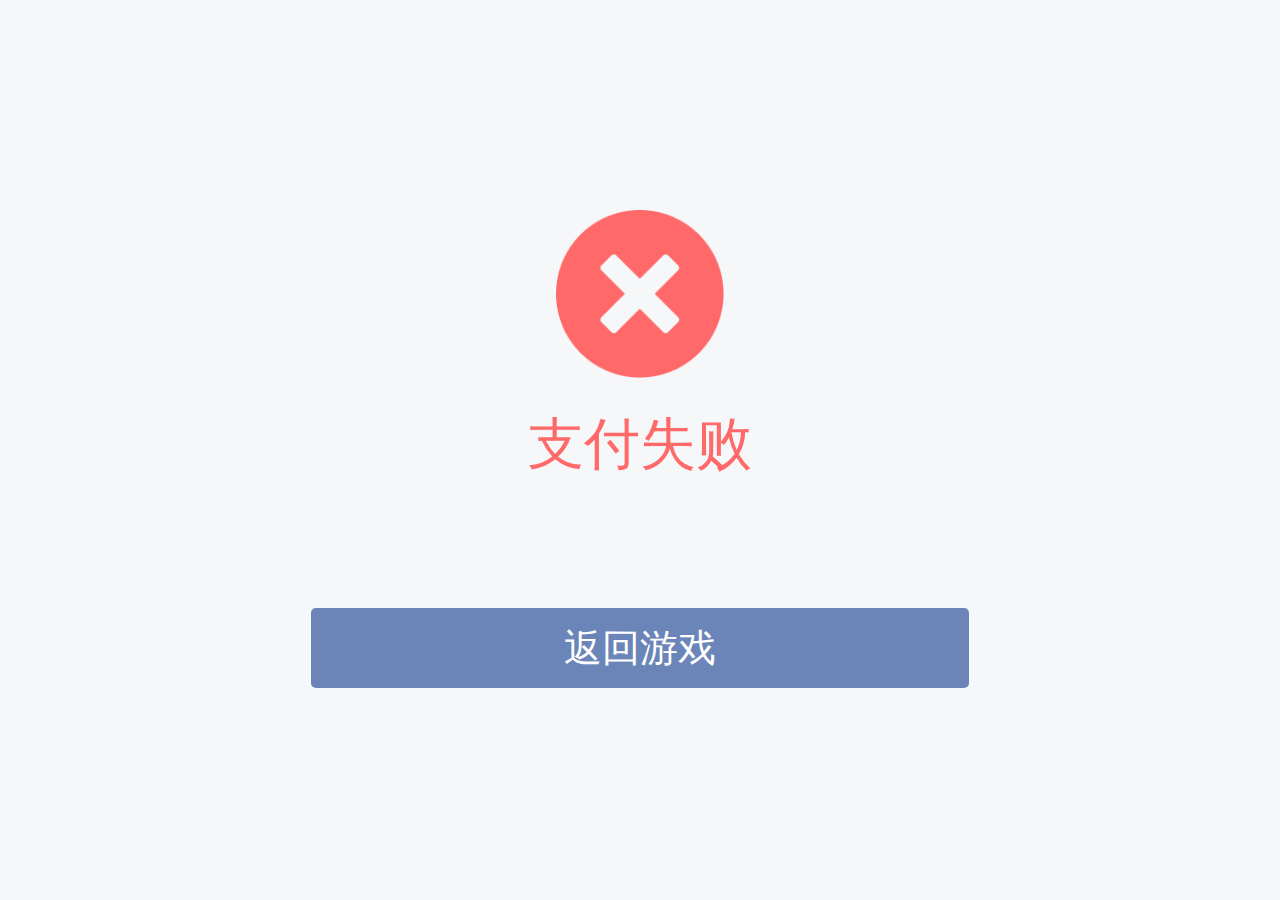
==== index.html @ 2a7437e5 "2" ====
<!DOCTYPE html>
<html >
<head>
<meta charset="utf-8" />
<meta content="width=device-width, initial-scale=1.0, maximum-scale=1.0, user-scalable=0" name="viewport">
<meta content="telephone=no" name="format-detection" />
<meta content="email=no" name="format-detection" />
<title>支付失败</title>
<meta name="Keywords" content=""/>
<meta name="description" content=""/>
<link href="css/main.css" rel="stylesheet" type="text/css">

<script>
var _hmt = _hmt || [];
(function() {
  var hm = document.createElement("script");
  hm.src = "https://hm.baidu.com/hm.js?416e86cae34c1ed76d47cf9945e0d941";
  var s = document.getElementsByTagName("script")[0]; 
  s.parentNode.insertBefore(hm, s);
})();
</script>
</head>


<body id="section1">
	<div class="wrap">
        <div class="main_zf_center">
            <p><img src="images/icon_failure.png"></p>
            <p class="text_big red">支付失败</p>
            <div class="wrap_footer"><a href="#">返回游戏</a></div>
        </div>
      
    </div>  
</div>

<script type="text/javascript" src="js/jquery.min.js"></script> 
<script type="text/javascript" src="js/index.js"></script>
<script type="text/javascript" src="js/resize.js"></script>
</body>
</html>
---- css/main.css ----
html,body,ul,ol,h1,h2,h3,h4,h5,h6,p,th,td,dl,dt,dd,form,input,textarea,select,.cf{margin:0;padding:0;box-sizing: border-box;}
*{box-sizing: border-box;}
body{font-size:.12rem; font-family: Helvetica, Microsoft YaHei, Tohoma, Arial; background:#fffcf7;}
h1,h2,h3,h4,h5,h6,b{font-weight: normal;}
a{text-decoration:none;outline:none;}
li{list-style:none}
img{border:none;vertical-align:middle;}
html{overflow-x:hidden;overflow:-Scroll;overflow-x:hidden}
html,body{ -webkit-tap-highlight-color: transparent; }/*去除apple设备点击底色*/
body{background: #f6f7f9;}
/*浮动清理*/
.cf:before,.cf:after{content:".";display:block;height:0;visibility:hidden}
.cf:after{clear:both}
.cf{zoom:1}
/*.wrap{ margin:0 auto; width:7.5rem; position:relative;}
.wrap_header{ background:url(../images/wrap_head_bg.jpg) no-repeat;width:7.5rem; height:1.42rem;  background-size: 100% 100%; text-align:center;}
.header_title{font-size:0.36rem; color:#fff;height:1.42rem; line-height:1.42rem; width:7.5rem;}*/
/*首页*/
.wrap{display:flex;min-height:100vh;flex-direction:column}
.wrap_header{position:relative;background:#fff;width:100%;height:0.9rem;text-align:center;margin:0 auto;line-height:0.9rem}
.header_return{left:0.5rem;position:absolute;top:0rem;line-height:0.9rem}
.header_return a{color:#6b84b8;font-size:0.32rem}
.header_title a{color:#565656;font-size:0.4rem}
.header_tip{right:0.3rem;position:absolute;top:0rem;line-height:0.9rem}
.header_tip img{width:0.47rem;height:0.47rem}
.main-container{max-width:6.86rem;flex:1;margin:0 auto}
.main_cz{margin:0 auto;max-width:100%}
.pay_ewm{padding:0.64rem 0.4rem 0.64rem;width:6.86rem;background:#fff;border-radius:0.05rem;
font-size: 0.32rem; text-align: center;color:#565656;}
p.pay_ewm_img img{width:3.79rem;height:3.80rem;}
 p.pay_wx_img img{width:0.88rem;height:auto;}

.pay_type{padding:0rem 0.4rem;width:6.86rem;background:#fff;border-radius:0.05rem;margin-bottom: 0.4rem;}
.pay_type ul{display:flex;flex-direction:column;padding:0 .1rem}
.pay_type ul li{display:flex;justify-content:space-between;align-items:center;width:100%;font-size:.32rem;color:#333333;border-bottom:0.02rem solid #d9d9d9;padding-bottom:0.32rem;padding-top:0.32rem}
.pay_type ul li .type{display:flex;align-items:center;height:100%}
.pay_type ul li.last{border-bottom:none}
.pay_type ul li .type i{display:inline-block;width:0.88rem;height:0.88rem;margin-right:0.24rem}
.pay_type ul li .type i.wx{background:url(../images/recharge_main_wx.png) no-repeat;background-size:100% 100%}
.pay_type ul li .type i.zfb{background:url(../images/recharge_main_zfb.png) no-repeat;background-size:100% 100%}
.pay_type ul li .type i.wxsm{background:url(../images/recharge_main_wxsm.png)  no-repeat;background-size:100% 100%}
.pay_type ul li .type i.zfbsm{background:url(../images/recharge_main_zfbsm.png) no-repeat;background-size:100% 100%}
.pay_type ul li i.check{display:inline-block;width:.46rem;height:0.46rem;background:url(../images/recharge_radio.png);background-size:100% 100%}
.pay_type ul li.active i.check{background-image:url(../images/recharge_radio_checked.png)}
.recharge_price{text-align:center;margin-top:0.5rem;margin-bottom:0.96rem}
.recharge_price p{color:#565656;font-size:0.32rem;font-weight:normal}
.recharge_price h2{color:#000;font-size:0.8rem;font-weight:normal;margin-top:0.1rem;margin-bottom:0.05rem}
.recharge_price h2 em{color:#000;font-size:0.32rem;font-style:normal;font-weight:normal}
.wrap_footer{width:6.86rem;height:0.84rem;margin:0 auto;text-align:center;margin-bottom:0.2rem;background:#6b85b8;border-radius:0.05rem;}
.wrap_footer a{width:6.86rem;height:0.84rem;color:#fff;font-size:0.4rem;text-align:center;line-height:0.84rem}



.masked{background: rgba(0,0,0,0.8);position: fixed; width:100%;height:100%;left:0;top:0; z-index: 1; }
.part1_tc_email{width: 6.88rem; height:7rem;position: fixed;color:#fff;top:50%;left:50%;margin-left:-3.44rem;margin-top:-3.5rem;transition: all 0.3s; z-index: 2;}

.main_dayi_center{width: 6.88rem; height:7rem;position: fixed;color:#fff;top:1rem;left:50%;margin-left:-3.44rem;transition: all 0.3s; z-index: 2;}
.main_dayi_center p.question{color:#555756;font-size: 0.32rem;margin-bottom: 0.15rem;margin-bottom: 0.3rem;}
.main_dayi_center p.answer{color:#000002;font-size: 0.32rem;}
p.answer span{color:#ff696a;}
.tc_email_bg{width: 6.88rem; height:7rem;background:#fff;border-radius:0.05rem;padding-top: 1.12rem;}
.tc_email_bg .closed{position:absolute;top:0.2rem;right:0.2rem;z-index:6;cursor: pointer;}
.tc_email_bg .closed img{width: 0.35rem;height: 0.35rem;transition: all 0.3s;}
.tc_email_bg img:hover{transform:rotate(90deg);width: 0.35rem;height: 0.35rem;}
.email_wrap{text-align:center;width:4.34rem;margin:0 auto;font-size:0.32rem;color:#565656}
p.wx_text{margin-bottom: 0.3rem;margin-top: 0.3rem;}

.input_style{width:0.46rem;position:relative;height:0.46rem;display:inline-block;color:#fff;margin-right:0.1rem;margin-top:0.05rem}
input[type='radio']{width:0.46rem;cursor:pointer;height:0.46rem;vertical-align:middle;opacity:0;color:#fff;position:absolute;top:0;left:0}

.radio_bg{background:url(../images/recharge_radio.png)   no-repeat;background-size:100% 100%}
.radio_bg_check{background:url(../images/recharge_radio_checked.png) no-repeat;background-size:100% 100%}

/*底部*/
/* .money{position: fixed;z-index: 999;bottom: 0;left: 0;width: 100%;height: 1.2rem;display: flex;justify-content: space-between;align-items: center;box-shadow: -0.1rem 0rem .15rem rgba(0,138,255,.1);padding: 0 .3rem;background: #FFFFFF;}
.money p{display: flex;align-items: center;font-size: .28rem;color: #000;}
.money p span{padding-left: .35rem;font-size: .36rem;color: #fe403c;font-weight: bold;}
.money p span i{font-weight: bold;}
.money button{height: .68rem;line-height: .68rem;text-align: center;font-size: .32rem;color: #FFFFFF;letter-spacing: .02rem;border-radius: .68rem;outline: none;display: inline-block;width: 100%;background: #008aff;width: 1.6rem;flex-shrink: 0;} */

.main_zf_center img,.main_sorry_center img{width: 1.75rem;height: 1.75rem;}
.text_big{font-size:0.58rem;margin-bottom:1.3rem;margin-top: 0.3rem;}
.green{color:#89c27e;}
.red{color:#ff696a;}
.main_zf_center{max-width:6.86rem; margin-left: -3.43rem; position: absolute;left: 50%;top:50%;height:5rem;margin-top: -2.5rem;text-align: center;}
p.sorry_text{font-size:0.32rem;color: #565656;}
.text_big1{font-size:0.58rem;margin-bottom:0.3rem;margin-top: 0.3rem;}
.sorry_text{margin-bottom:1.3rem;}
.main_sorry_center{max-width:6.86rem; margin-left: -3.43rem; position: absolute;left: 50%;top:50%;height:6.2rem;margin-top: -3.1rem;text-align: center;}
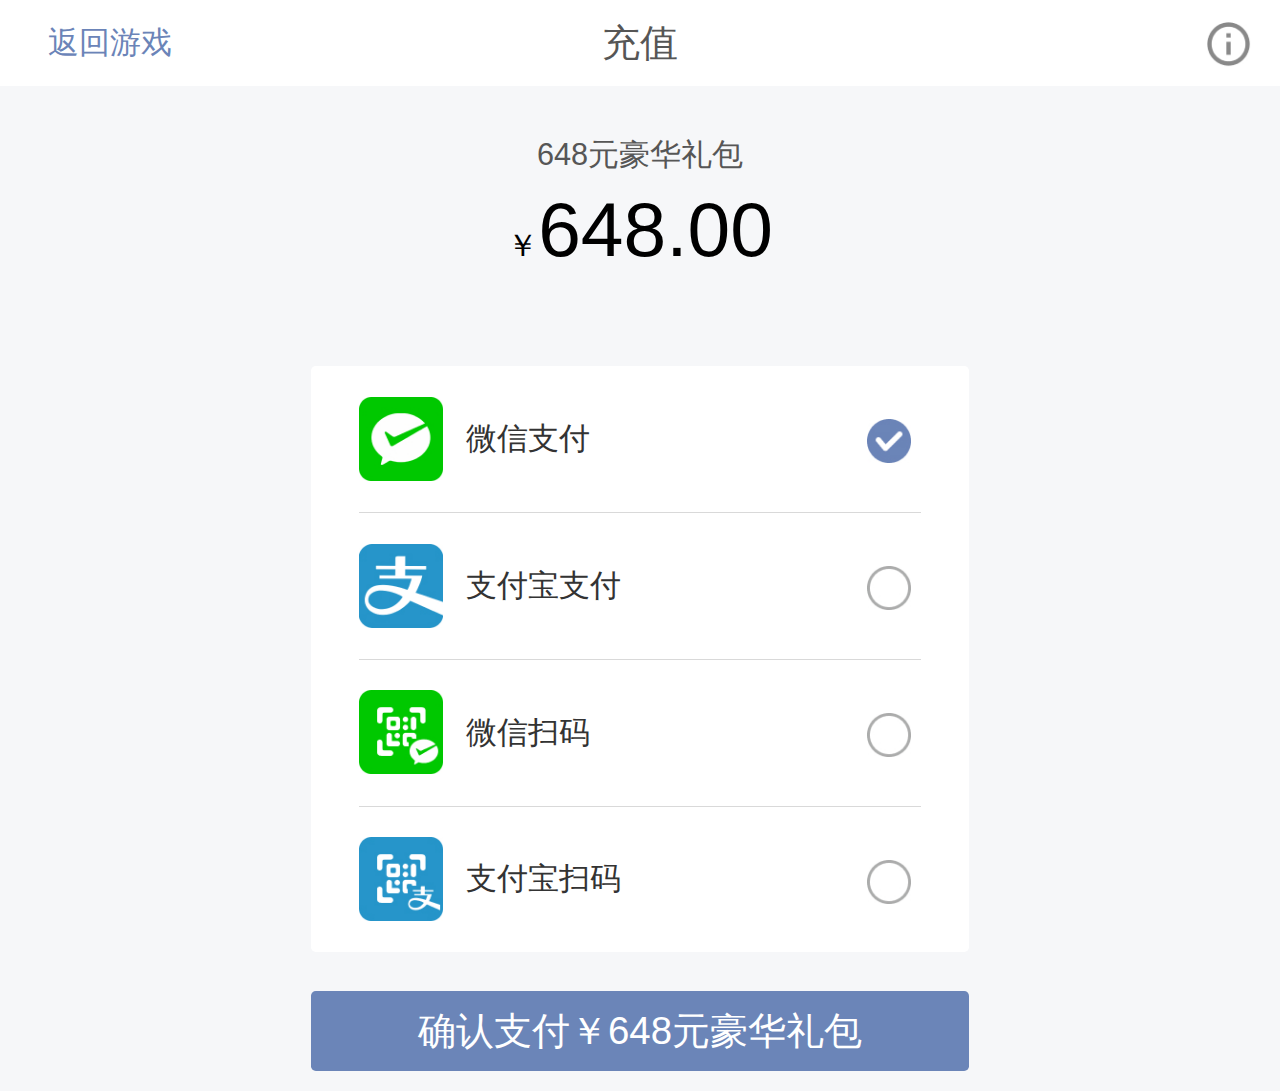
==== commit 4d8b8e73: "2" ====
--- a/index.html
+++ b/index.html
@@ -5,7 +5,7 @@
 <meta content="width=device-width, initial-scale=1.0, maximum-scale=1.0, user-scalable=0" name="viewport">
 <meta content="telephone=no" name="format-detection" />
 <meta content="email=no" name="format-detection" />
-<title>支付失败</title>
+<title>充值页111</title>
 <meta name="Keywords" content=""/>
 <meta name="description" content=""/>
 <link href="css/main.css" rel="stylesheet" type="text/css">
@@ -23,14 +23,68 @@
 
 
 <body id="section1">
+    <div class="masked" id="masked" style="display:none"></div>
+    <!--email弹窗-->
+    <div class="part1_tc_email" style="display:none;"> 
+      <div class="tc_email_bg">
+        <div class="closed"><img src="images/recharge_main_tc_close.png" alt=""></div>
+        <div class="email_wrap">
+            <P class="pay_ewm_img"><img src="images/recharge_ewm_img_07.png"></P>
+            <P class="wx_text">使用微信扫码付款</P>
+            <P class="pay_wx_img"><img src="images/wx_icon.png"></P>
+        </div>
+      </div>   
+    </div> 
 	<div class="wrap">
-        <div class="main_zf_center">
-            <p><img src="images/icon_failure.png"></p>
-            <p class="text_big red">支付失败</p>
-            <div class="wrap_footer"><a href="#">返回游戏</a></div>
+        <div class="wrap_header">
+        	<div class="header_return"><a  href="#">返回游戏</a></div>
+            <div class="header_title"><a  href="#">充值</a></div>
+            <div class="header_tip"><a  href="javascript:;"><img src="images/recharge_header_ico.png"/></a></div>
         </div>
-      
+        <div class="main-container">
+        	<div class="main_cz">
+                <div class="recharge_price">
+                    <P>648元豪华礼包</P>
+                    <h2><em>￥</em>648.00</h2>
+                </div>
+                <div class="pay_type">
+                    <ul>
+                        <li class="active">
+                            <div class="type">
+                                <i class="wx"></i>
+                                <span>微信支付</span>
+                            </div>
+                            <span class="input_style radio_bg radio_bg_check"><input type="radio" name="type" value="and" checked="checked"></span>
+                        </li>
+                        <li>
+                            <div class="type">
+                                <i class="zfb"></i>
+                                <span>支付宝支付</span>
+                            </div>
+                            <span class="input_style radio_bg"><input type="radio" name="type" value="ios"></span>
+                        </li>
+                        <li>
+                            <div class="type">
+                                <i class="wxsm"></i>
+                                <span>微信扫码</span>
+                            </div>
+                            <span class="input_style radio_bg"><input type="radio" name="type" value="ios"></span>
+                        </li>
+                        <li class="last">
+                            <div class="type">
+                                <i class="zfbsm"></i>
+                                <span>支付宝扫码</span>
+                            </div>
+                            <span class="input_style radio_bg"><input type="radio" name="type" value="ios"></span>
+                        </li>
+                    </ul>
+                </div>
+            </div>
+        </div>
+        <div class="wrap_footer"><a href="#">确认支付￥648元豪华礼包</a></div>
+       
     </div>  
+	
 </div>
 
 <script type="text/javascript" src="js/jquery.min.js"></script> 
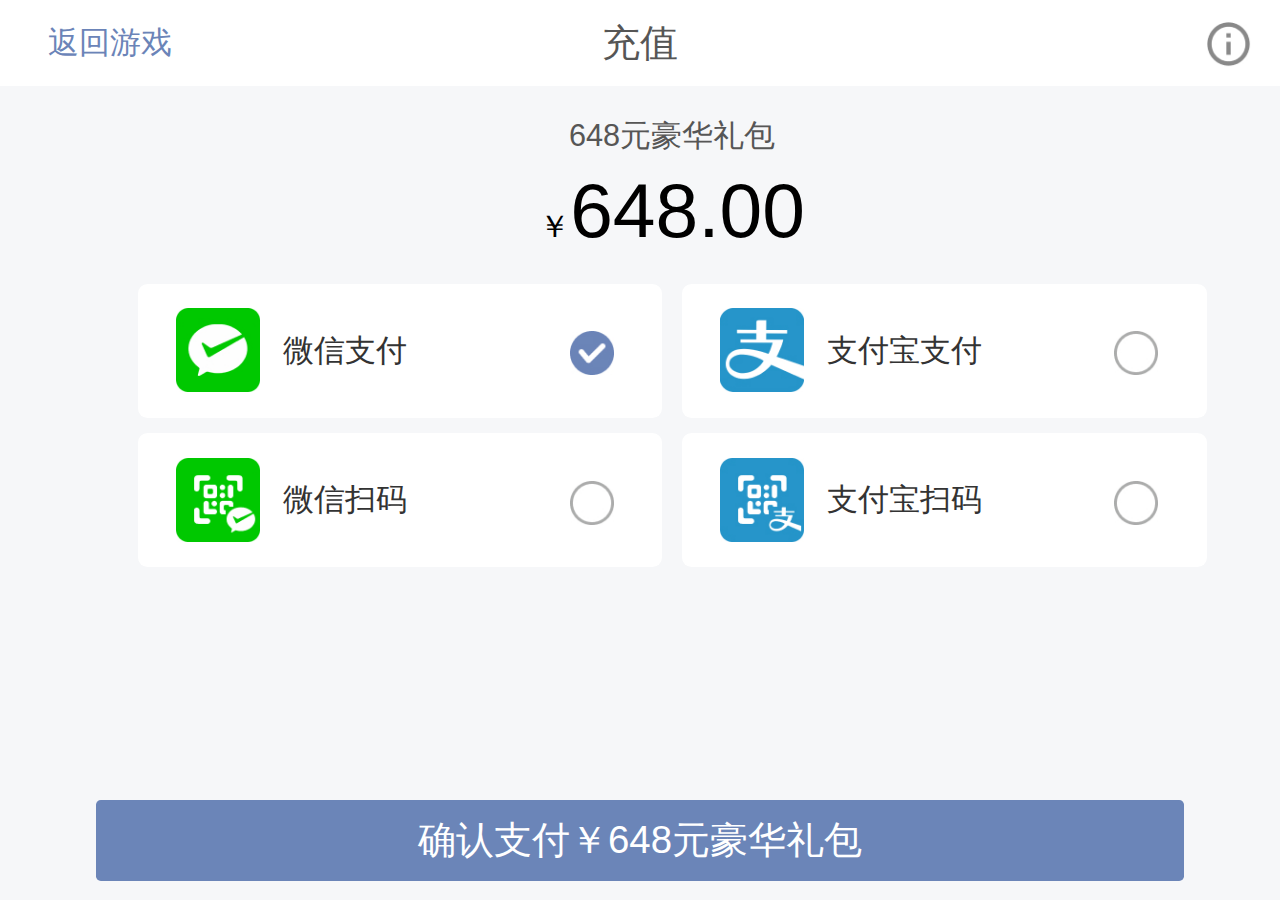
==== commit f4e9c6d5: "2" ====
--- a/index.html
+++ b/index.html
@@ -56,13 +56,17 @@
                             </div>
                             <span class="input_style radio_bg radio_bg_check"><input type="radio" name="type" value="and" checked="checked"></span>
                         </li>
-                        <li>
+                        <li class="last">
                             <div class="type">
                                 <i class="zfb"></i>
                                 <span>支付宝支付</span>
                             </div>
                             <span class="input_style radio_bg"><input type="radio" name="type" value="ios"></span>
                         </li>
+                       
+                    </ul>
+                    <ul>
+                       
                         <li>
                             <div class="type">
                                 <i class="wxsm"></i>
@@ -70,7 +74,7 @@
                             </div>
                             <span class="input_style radio_bg"><input type="radio" name="type" value="ios"></span>
                         </li>
-                        <li class="last">
+                        <li  class="last">
                             <div class="type">
                                 <i class="zfbsm"></i>
                                 <span>支付宝扫码</span>
@@ -78,6 +82,7 @@
                             <span class="input_style radio_bg"><input type="radio" name="type" value="ios"></span>
                         </li>
                     </ul>
+                    
                 </div>
             </div>
         </div>
--- a/css/main.css
+++ b/css/main.css
@@ -5,8 +5,8 @@
 a{text-decoration:none;outline:none;}
 li{list-style:none}
 img{border:none;vertical-align:middle;}
-html{overflow-x:hidden;overflow:-Scroll;overflow-x:hidden}
-html,body{ -webkit-tap-highlight-color: transparent; }/*去除apple设备点击底色*/
+/* html{overflow-x:hidden;overflow:-Scroll;overflow-x:hidden} */
+html,body{ -webkit-tap-highlight-color: transparent; height: 100vh; width: 100%; overflow: hidden; }/*去除apple设备点击底色*/
 body{background: #f6f7f9;}
 /*浮动清理*/
 .cf:before,.cf:after{content:".";display:block;height:0;visibility:hidden}
@@ -16,25 +16,26 @@
 .wrap_header{ background:url(../images/wrap_head_bg.jpg) no-repeat;width:7.5rem; height:1.42rem;  background-size: 100% 100%; text-align:center;}
 .header_title{font-size:0.36rem; color:#fff;height:1.42rem; line-height:1.42rem; width:7.5rem;}*/
 /*首页*/
-.wrap{display:flex;min-height:100vh;flex-direction:column}
+.wrap{display:flex;min-height:100vh;flex-direction:column;width: 100%;}
 .wrap_header{position:relative;background:#fff;width:100%;height:0.9rem;text-align:center;margin:0 auto;line-height:0.9rem}
 .header_return{left:0.5rem;position:absolute;top:0rem;line-height:0.9rem}
 .header_return a{color:#6b84b8;font-size:0.32rem}
 .header_title a{color:#565656;font-size:0.4rem}
 .header_tip{right:0.3rem;position:absolute;top:0rem;line-height:0.9rem}
 .header_tip img{width:0.47rem;height:0.47rem}
-.main-container{max-width:6.86rem;flex:1;margin:0 auto}
+.main-container{max-width:80%;flex:1;margin:0 auto}
 .main_cz{margin:0 auto;max-width:100%}
-.pay_ewm{padding:0.64rem 0.4rem 0.64rem;width:6.86rem;background:#fff;border-radius:0.05rem;
+.pay_ewm{padding:0.2rem;width:5rem;background:#fff;border-radius:0.05rem; margin:0 auto;
 font-size: 0.32rem; text-align: center;color:#565656;}
-p.pay_ewm_img img{width:3.79rem;height:3.80rem;}
+p.pay_ewm_img img{width:2.5rem;height:auto;}
  p.pay_wx_img img{width:0.88rem;height:auto;}
 
-.pay_type{padding:0rem 0.4rem;width:6.86rem;background:#fff;border-radius:0.05rem;margin-bottom: 0.4rem;}
-.pay_type ul{display:flex;flex-direction:column;padding:0 .1rem}
-.pay_type ul li{display:flex;justify-content:space-between;align-items:center;width:100%;font-size:.32rem;color:#333333;border-bottom:0.02rem solid #d9d9d9;padding-bottom:0.32rem;padding-top:0.32rem}
+.pay_type{width:11.34rem;border-radius:0.05rem;margin-bottom: 0.2rem;}
+.pay_type ul{display:flex; justify-content:space-between;padding:0 .1rem;width: 100%;}
+.pay_type ul li{display:flex;background:#fff;justify-content:space-between;align-items:center;width:100%;font-size:.32rem;color:#333333;margin-right: 0.2rem;
+    padding:0.26rem 0.4rem;margin-bottom: 0.16rem;border-radius: 0.1rem;}
 .pay_type ul li .type{display:flex;align-items:center;height:100%}
-.pay_type ul li.last{border-bottom:none}
+.pay_type ul li.last{border-bottom:none;margin-right: 0;}
 .pay_type ul li .type i{display:inline-block;width:0.88rem;height:0.88rem;margin-right:0.24rem}
 .pay_type ul li .type i.wx{background:url(../images/recharge_main_wx.png) no-repeat;background-size:100% 100%}
 .pay_type ul li .type i.zfb{background:url(../images/recharge_main_zfb.png) no-repeat;background-size:100% 100%}
@@ -42,20 +43,20 @@
 .pay_type ul li .type i.zfbsm{background:url(../images/recharge_main_zfbsm.png) no-repeat;background-size:100% 100%}
 .pay_type ul li i.check{display:inline-block;width:.46rem;height:0.46rem;background:url(../images/recharge_radio.png);background-size:100% 100%}
 .pay_type ul li.active i.check{background-image:url(../images/recharge_radio_checked.png)}
-.recharge_price{text-align:center;margin-top:0.5rem;margin-bottom:0.96rem}
+.recharge_price{text-align:center;margin-top:0.3rem;margin-bottom:0.3rem;width:11.34rem;}
 .recharge_price p{color:#565656;font-size:0.32rem;font-weight:normal}
 .recharge_price h2{color:#000;font-size:0.8rem;font-weight:normal;margin-top:0.1rem;margin-bottom:0.05rem}
 .recharge_price h2 em{color:#000;font-size:0.32rem;font-style:normal;font-weight:normal}
-.wrap_footer{width:6.86rem;height:0.84rem;margin:0 auto;text-align:center;margin-bottom:0.2rem;background:#6b85b8;border-radius:0.05rem;}
-.wrap_footer a{width:6.86rem;height:0.84rem;color:#fff;font-size:0.4rem;text-align:center;line-height:0.84rem}
+.wrap_footer{width:11.34rem;height:0.84rem;margin:0 auto;text-align:center;margin-bottom:0.2rem;background:#6b85b8;border-radius:0.05rem;}
+.wrap_footer a{width:11.34rem;height:0.84rem;color:#fff;font-size:0.4rem;text-align:center;line-height:0.84rem}
 
 
 
-.masked{background: rgba(0,0,0,0.8);position: fixed; width:100%;height:100%;left:0;top:0; z-index: 1; }
-.part1_tc_email{width: 6.88rem; height:7rem;position: fixed;color:#fff;top:50%;left:50%;margin-left:-3.44rem;margin-top:-3.5rem;transition: all 0.3s; z-index: 2;}
+.masked{background: rgba(0,0,0,0.4);position: fixed; width:100%;height:100%;left:0;top:0; z-index: 1; }
+.part1_tc_email{width:6.88rem; height:7rem;position: fixed;color:#fff;top:50%;left:50%;margin-left:-3.44rem;margin-top:-3.5rem;transition: all 0.3s; z-index: 2;}
 
-.main_dayi_center{width: 6.88rem; height:7rem;position: fixed;color:#fff;top:1rem;left:50%;margin-left:-3.44rem;transition: all 0.3s; z-index: 2;}
-.main_dayi_center p.question{color:#555756;font-size: 0.32rem;margin-bottom: 0.15rem;margin-bottom: 0.3rem;}
+.main_dayi_center{width:90%; margin-top:0.3rem;position: fixed;color:#fff;top:1rem;left:50%;margin-left: -45%;transition: all 0.3s; z-index: 2;}
+.main_dayi_center p.question{color:#555756;font-size: 0.32rem;margin-bottom: 0.1rem;margin-top: 0.4rem;}
 .main_dayi_center p.answer{color:#000002;font-size: 0.32rem;}
 p.answer span{color:#ff696a;}
 .tc_email_bg{width: 6.88rem; height:7rem;background:#fff;border-radius:0.05rem;padding-top: 1.12rem;}
@@ -63,7 +64,7 @@
 .tc_email_bg .closed img{width: 0.35rem;height: 0.35rem;transition: all 0.3s;}
 .tc_email_bg img:hover{transform:rotate(90deg);width: 0.35rem;height: 0.35rem;}
 .email_wrap{text-align:center;width:4.34rem;margin:0 auto;font-size:0.32rem;color:#565656}
-p.wx_text{margin-bottom: 0.3rem;margin-top: 0.3rem;}
+p.wx_text{margin-bottom: 0.1;margin-top: 0.1rem;}
 
 .input_style{width:0.46rem;position:relative;height:0.46rem;display:inline-block;color:#fff;margin-right:0.1rem;margin-top:0.05rem}
 input[type='radio']{width:0.46rem;cursor:pointer;height:0.46rem;vertical-align:middle;opacity:0;color:#fff;position:absolute;top:0;left:0}
@@ -80,10 +81,11 @@
 
 .main_zf_center img,.main_sorry_center img{width: 1.75rem;height: 1.75rem;}
 .text_big{font-size:0.58rem;margin-bottom:1.3rem;margin-top: 0.3rem;}
+.main_zf_center p{text-align: center;}
 .green{color:#89c27e;}
 .red{color:#ff696a;}
-.main_zf_center{max-width:6.86rem; margin-left: -3.43rem; position: absolute;left: 50%;top:50%;height:5rem;margin-top: -2.5rem;text-align: center;}
+.main_zf_center{max-width:11.34rem; margin-left: -5.67rem; position: absolute;left: 50%;top:50%;height:5rem;margin-top: -2.5rem;text-align: center;}
 p.sorry_text{font-size:0.32rem;color: #565656;}
 .text_big1{font-size:0.58rem;margin-bottom:0.3rem;margin-top: 0.3rem;}
 .sorry_text{margin-bottom:1.3rem;}
-.main_sorry_center{max-width:6.86rem; margin-left: -3.43rem; position: absolute;left: 50%;top:50%;height:6.2rem;margin-top: -3.1rem;text-align: center;}
+.main_sorry_center{max-width:11.34rem; margin-left: -5.67rem; position: absolute;left: 50%;top:50%;height:6.2rem;margin-top: -3.1rem;text-align: center;}
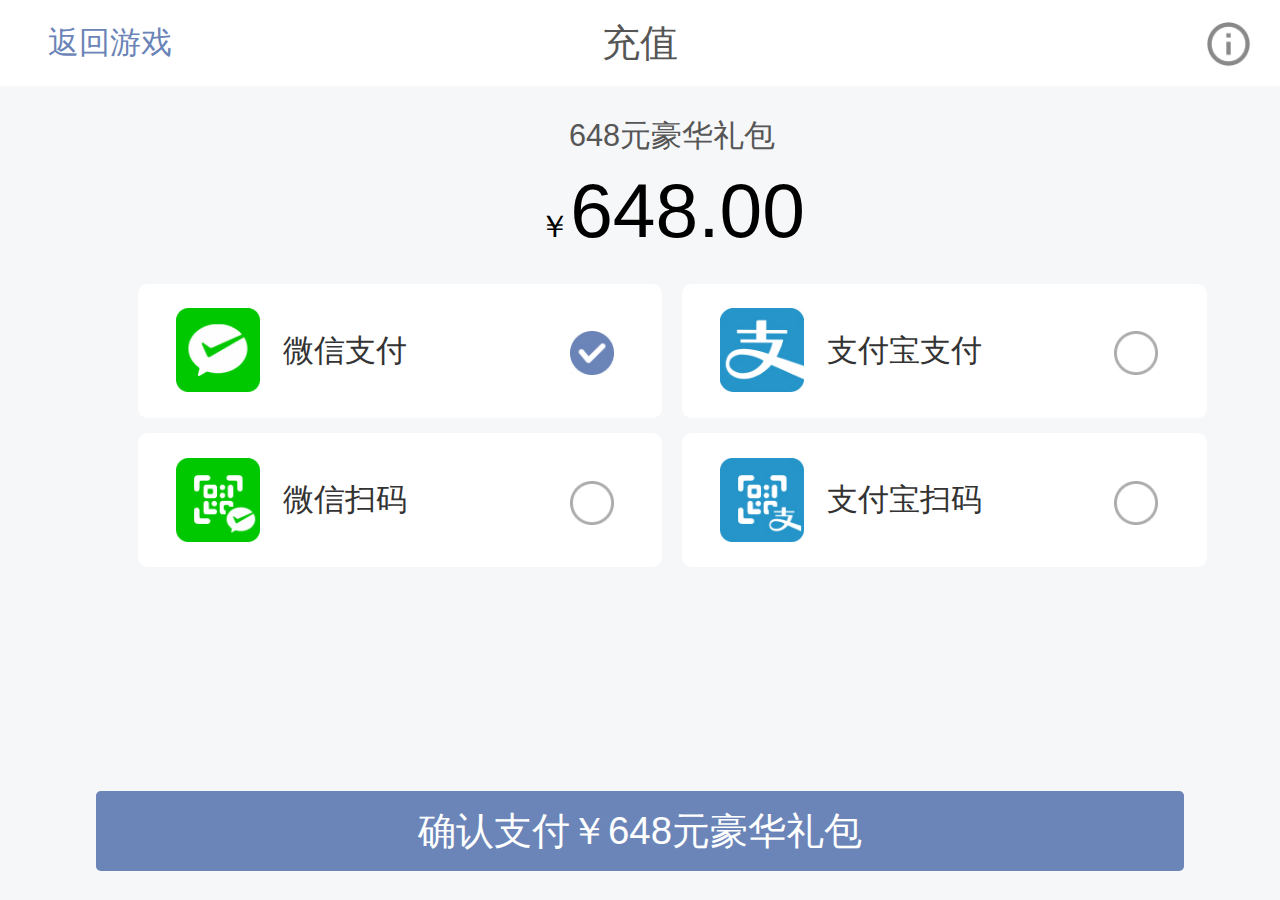
==== commit 1a1c4cfd: "2" ====
--- a/index.html
+++ b/index.html
@@ -5,7 +5,7 @@
 <meta content="width=device-width, initial-scale=1.0, maximum-scale=1.0, user-scalable=0" name="viewport">
 <meta content="telephone=no" name="format-detection" />
 <meta content="email=no" name="format-detection" />
-<title>充值页111</title>
+<title>充值页</title>
 <meta name="Keywords" content=""/>
 <meta name="description" content=""/>
 <link href="css/main.css" rel="stylesheet" type="text/css">
--- a/css/main.css
+++ b/css/main.css
@@ -25,7 +25,7 @@
 .header_tip img{width:0.47rem;height:0.47rem}
 .main-container{max-width:80%;flex:1;margin:0 auto}
 .main_cz{margin:0 auto;max-width:100%}
-.pay_ewm{padding:0.2rem;width:5rem;background:#fff;border-radius:0.05rem; margin:0 auto;
+.pay_ewm{padding:0.2rem;width:5rem;background:#fff;border-radius:0.05rem; margin:0 auto;height: 4.4rem;
 font-size: 0.32rem; text-align: center;color:#565656;}
 p.pay_ewm_img img{width:2.5rem;height:auto;}
  p.pay_wx_img img{width:0.88rem;height:auto;}
@@ -47,25 +47,25 @@
 .recharge_price p{color:#565656;font-size:0.32rem;font-weight:normal}
 .recharge_price h2{color:#000;font-size:0.8rem;font-weight:normal;margin-top:0.1rem;margin-bottom:0.05rem}
 .recharge_price h2 em{color:#000;font-size:0.32rem;font-style:normal;font-weight:normal}
-.wrap_footer{width:11.34rem;height:0.84rem;margin:0 auto;text-align:center;margin-bottom:0.2rem;background:#6b85b8;border-radius:0.05rem;}
+.wrap_footer{width:11.34rem;height:0.84rem;margin:0 auto;text-align:center;margin-bottom:0.3rem;background:#6b85b8;border-radius:0.05rem;}
 .wrap_footer a{width:11.34rem;height:0.84rem;color:#fff;font-size:0.4rem;text-align:center;line-height:0.84rem}
 
 
 
 .masked{background: rgba(0,0,0,0.4);position: fixed; width:100%;height:100%;left:0;top:0; z-index: 1; }
-.part1_tc_email{width:6.88rem; height:7rem;position: fixed;color:#fff;top:50%;left:50%;margin-left:-3.44rem;margin-top:-3.5rem;transition: all 0.3s; z-index: 2;}
+.part1_tc_email{width:6.88rem;position: fixed;color:#fff;top:50%;left:50%;transition: all 0.3s; z-index: 2;transform: translate(-50%,-50%);}
 
 .main_dayi_center{width:90%; margin-top:0.3rem;position: fixed;color:#fff;top:1rem;left:50%;margin-left: -45%;transition: all 0.3s; z-index: 2;}
 .main_dayi_center p.question{color:#555756;font-size: 0.32rem;margin-bottom: 0.1rem;margin-top: 0.4rem;}
 .main_dayi_center p.answer{color:#000002;font-size: 0.32rem;}
 p.answer span{color:#ff696a;}
-.tc_email_bg{width: 6.88rem; height:7rem;background:#fff;border-radius:0.05rem;padding-top: 1.12rem;}
+.tc_email_bg{width: 6.88rem; background:#fff;border-radius:0.05rem;padding-top: 1.12rem; padding-bottom:0.3rem;}
 .tc_email_bg .closed{position:absolute;top:0.2rem;right:0.2rem;z-index:6;cursor: pointer;}
 .tc_email_bg .closed img{width: 0.35rem;height: 0.35rem;transition: all 0.3s;}
 .tc_email_bg img:hover{transform:rotate(90deg);width: 0.35rem;height: 0.35rem;}
 .email_wrap{text-align:center;width:4.34rem;margin:0 auto;font-size:0.32rem;color:#565656}
-p.wx_text{margin-bottom: 0.1;margin-top: 0.1rem;}
-
+p.wx_text{margin-bottom: 0.3rem;margin-top: 0.3rem;}
+p.wx_text1{margin-bottom: 0.15rem;margin-top: 0.15rem;}
 .input_style{width:0.46rem;position:relative;height:0.46rem;display:inline-block;color:#fff;margin-right:0.1rem;margin-top:0.05rem}
 input[type='radio']{width:0.46rem;cursor:pointer;height:0.46rem;vertical-align:middle;opacity:0;color:#fff;position:absolute;top:0;left:0}
 
